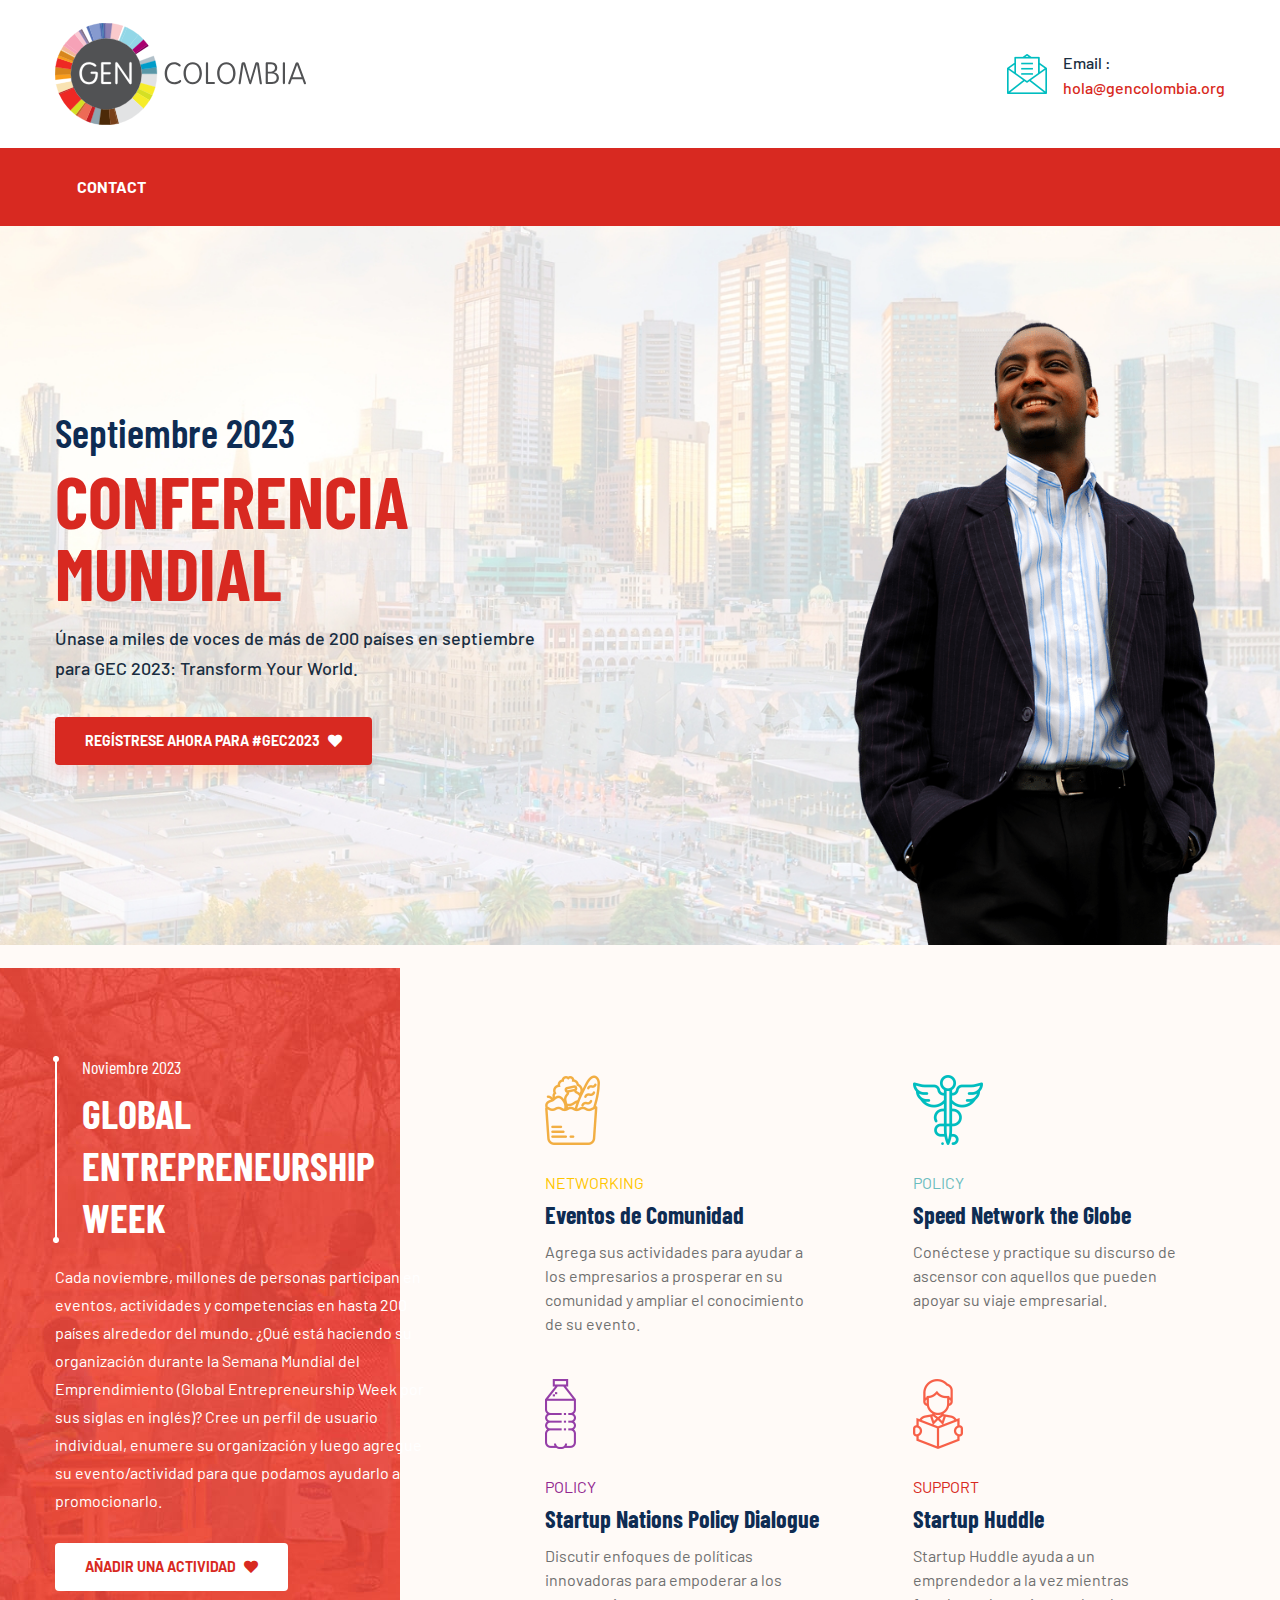
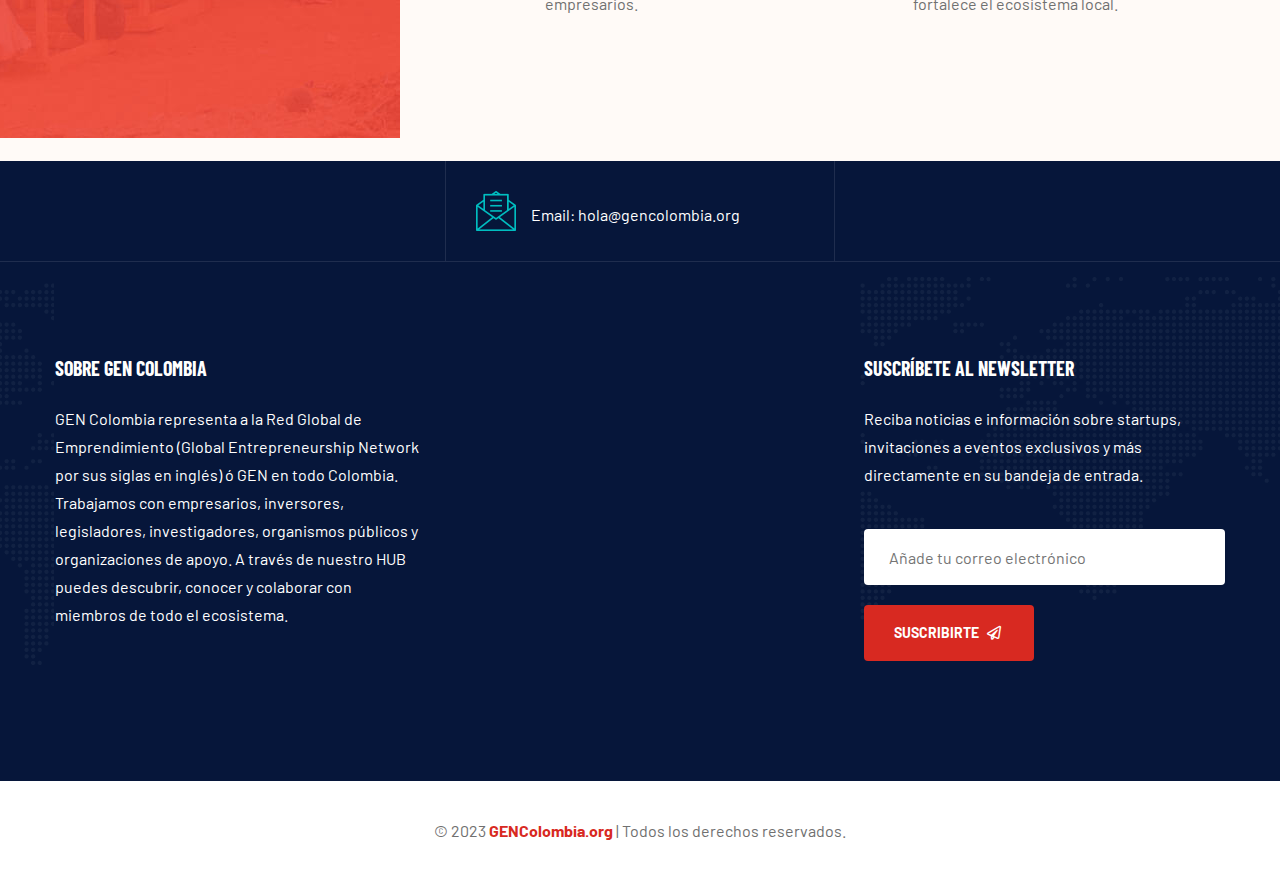
==== index.html @ cd7ecce7 "update mobile view" ====
<!DOCTYPE html>
<html lang="en">

<head>
    <meta charset="UTF-8">
    <meta name="viewport" content="width=device-width, initial-scale=1.0">
    <meta http-equiv="X-UA-Compatible" content="ie=edge">

    <title>LonelyPro</title>

    <link rel="stylesheet" href="assets/css/bootstrap.min.css">
    <link rel="stylesheet" href="assets/css/all.min.css">
    <link rel="stylesheet" href="assets/css/animate.css">
    <link rel="stylesheet" href="assets/css/nice-select.css">
    <link rel="stylesheet" href="assets/css/slick.css">
    <link rel="stylesheet" href="assets/css/slick-theme.css">
    <link rel="stylesheet" href="assets/css/odometer.css">
    <link rel="stylesheet" href="assets/css/magnific-popup.css">
    <link rel="stylesheet" href="assets/css/flaticon.css">
    <link rel="stylesheet" href="assets/css/main.css">

    <link rel="shortcut icon" href="assets/images/favicon.ico" type="image/x-icon">
</head>

<body>
    <!-- ==========Header Section Starts Here========== -->
    <header class="header-1">
        <div class="header-top">
            <div class="container">
                <div class="row justify-content-center align-items-center">
                    <div class="col-lg-3 col-12">
                        <div class="logo py-2">
                            <a href="https://www.gencolombia.org"><img src="assets/images/logo/logo-genc.svg" alt="logo"></a>
                        </div>
                    </div>
                    <div class="col-lg-9 col-12">
                        <div class="ht-left">
                            <ul class="lab-ul d-flex flex-wrap justify-content-end">
                                <li class="d-flex flex-wrap align-items-center">
                                    <div class="ht-add-thumb mr-3">
                                        <img src="assets/images/header/02.png" alt="email">
                                    </div>
                                    <div class="ht-add-content">
                                        <span>Email : </span>
                                        <span class="d-block text-bold">hola@gencolombia.org</span>
                                    </div>
                                </li>
                            </ul>
                        </div>
                    </div>
                </div>
            </div>
        </div>
        <div class="header-bottom">
            <div class="container">
                <div class="header-wrapper">
                    <div class="menu-area justify-content-between w-100">
                        <ul class="menu">
                            <li><a href="mailto:hola@gencolombia.org" target="_blank">Contact</a></li>
                        </ul>
                        <div class="header-bar d-lg-none">
                            <span></span>
                            <span></span>
                            <span></span>
                        </div>
                        <div class="ellepsis-bar d-lg-none">
                            <i class="fas fa-ellipsis-h"></i>
                        </div>
                    </div>
                </div>
            </div>
        </div>
    </header>
    <!-- ==========Header Section Ends Here========== -->

    <!-- ===========Header Cart=========== -->
    <div class="cart-sidebar-area">
        <div class="top-content">
            <a href="index.html" class="logo">
                <img src="assets/images/logo/logo-genc.svg" alt="logo">
            </a>
            <span class="side-sidebar-close-btn"><i class="fas fa-times"></i></span>
        </div>
    </div>
    <!-- ===========Header Cart=========== -->

    <!-- ==========Banner Section Starts Here========== -->
    <section class="banner-section oh bg_img" data-background="assets/images/banner/banner-gec23.jpg">
        <div class="top-shape-content d-none d-xl-block">
            <img src="assets/images/banner/shape.png" alt="banner" class="bs-item" data-value="-3">
        </div>
        <div class="container">
            <div class="d-flex justify-content-between flex-row-reverse">
                <div class="banner-thumb">
                    <img src="assets/images/banner/bannerShape-gec23-confPerson.png" alt="banner" class="bs-item" data-value="-5">
                </div>
                <div class="banner-content style-2">
                    <h3 class="cate">Septiembre 2023</h3>
                    <h1 class="title"><span class="theme-two">Conferencia Mundial</span></h1>
                    <p>Únase a miles de voces de más de 200 países en septiembre para GEC 2023: Transform Your World.</p>
                    <a href="https://www.genglobal.org/gec/register" class="custom-button" targte="_blank"><span>Regístrese ahora para #GEC2023<i class="fas fa-heart ml-2"></i></span></a>
                </div>
            </div>
        </div>
    </section>
    <!-- ==========Banner Section Ends Here========== -->


    <!-- ==========Feature Section Start Here========== -->
    <div class="feature-section style-2 padding-bottom padding-top pos-rel">
        <div class="bg-shape d-none d-lg-block">
            <img src="assets/images/feature/bg.jpg" alt="bg-shape">
        </div>
        <div class="container">
            <div class="row justify-content-center">
                <div class="col-lg-4">
                    <div class="section-header style-2 text-left">
                        <div class="sh-top">
                            <h6 class="cate">Noviembre 2023</h6>
                            <h3 class="title text-uppercase">Global Entrepreneurship Week</h3>
                        </div>
                        <div class="sh-bottom">
                            <p>Cada noviembre, millones de personas participan en eventos, actividades y competencias en hasta 200 países alrededor del mundo. ¿Qué está haciendo su organización durante la Semana Mundial del Emprendimiento (Global Entrepreneurship Week por sus siglas en inglés)? Cree un perfil de usuario individual, enumere su organización y luego agregue su evento/actividad para que podamos ayudarlo a promocionarlo.</p>
                            <a href="https://www.genglobal.org/node/add/activity" class="custom-button mt-2" targte="_blank"><span>Añadir una actividad<i class="fas fa-heart ml-2"></i></span></a>
                        </div>
                    </div>
                </div>
                <div class="col-lg-8 pl-xl-70">
                    <div class="row justify-content-center mb-30-none -mx-10">
                        <div class="col-sm-6 col-12">
                            <div class="feature-item style-2">
                                <div class="feature-inner">
                                    <div class="feature-content">
                                        <div class="feture-icon mb-4">
                                            <img src="assets/images/feature/01.png" alt="">
                                        </div>
                                        <span class="cate" style="color: #ffc600;">Networking</span>
                                        <h4 class="title">Eventos de Comunidad</h4>
                                        <p>Agrega sus actividades para ayudar a los empresarios a prosperar en su comunidad y ampliar el conocimiento de su evento.</p>
                                    </div>
                                </div>
                            </div>
                        </div>
                        <div class="col-sm-6 col-12">
                            <div class="feature-item style-2">
                                <div class="feature-inner">
                                    <div class="feature-content">
                                        <div class="feture-icon mb-4">
                                            <img src="assets/images/feature/02.png" alt="">
                                        </div>
                                        <span class="cate">Policy</span>
                                        <h4 class="title">Speed ​​Network the Globe</h4>
                                        <p>Conéctese y practique su discurso de ascensor con aquellos que pueden apoyar su viaje empresarial.</p>
                                    </div>
                                </div>
                            </div>
                        </div>
                        <div class="col-sm-6 col-12">
                            <div class="feature-item style-2">
                                <div class="feature-inner">
                                    <div class="feature-content">
                                        <div class="feture-icon mb-4">
                                            <img src="assets/images/feature/03.png" alt="">
                                        </div>
                                        <span class="cate">Policy</span>
                                        <h4 class="title">Startup Nations Policy Dialogue</h4>
                                        <p>Discutir enfoques de políticas innovadoras para empoderar a los empresarios.</p>
                                    </div>
                                </div>
                            </div>
                        </div>
                        <div class="col-sm-6 col-12">
                            <div class="feature-item style-2">
                                <div class="feature-inner">
                                    <div class="feature-content">
                                        <div class="feture-icon mb-4">
                                            <img src="assets/images/feature/04.png" alt="">
                                        </div>
                                        <span class="cate">Support</span>
                                        <h4 class="title">Startup Huddle</h4>
                                        <p>Startup Huddle ayuda a un emprendedor a la vez mientras fortalece el ecosistema local.</p>
                                    </div>
                                </div>
                            </div>
                        </div>
                    </div>
                </div>
            </div>
        </div>
    </div>
    <!-- ==========Feature Section Ends Here========== -->

    <!-- ==========Footer Section Starts Here========== -->
    <footer>
        <div class="footer-top">
            <div class="ft-top">
                <div class="container">
                    <div class="row no-gutters justify-content-center">
                        <div class="col-lg-4 col-sm-6 col-12">
                            <div class="ftt-item">
                                <div class="ftt-inner">
                                    <div class="ftt-thumb">
                                        <img src="assets/images/footer/icon/02.png" alt="footer-icon">
                                    </div>
                                    <div class="ftt-content">
                                        <p class="mb-0">Email: hola@gencolombia.org</p>
                                    </div>
                                </div>
                            </div>
                        </div>
                    </div>
                </div>
            </div>
            <div class="container">
                <div class="row">
                    <div class="col-12">
                        <div class="ft-bottom">
                            <div class="row">
                                <div class="col-lg-4 col-md-6">
                                    <div class="footer-widget widget-about">
                                        <h5 class="title text-uppercase">Sobre GEN Colombia</h5>
                                        <p>GEN Colombia representa a la Red Global de Emprendimiento (Global Entrepreneurship Network por sus siglas en inglés) ó GEN en todo Colombia. Trabajamos con empresarios, inversores, legisladores, investigadores, organismos públicos y organizaciones de apoyo. A través de nuestro HUB puedes descubrir, conocer y colaborar con miembros de todo el ecosistema.</p>
                                    </div>
                                </div>
                                <div class="col-lg-4 col-md-6">
                                </div>
                                <div class="col-lg-4 col-md-6 pl-xl-4">
                                    <div class="footer-widget widgt-form">
                                        <h5 class="title text-uppercase">Suscríbete al Newsletter</h5>
                                        <p>Reciba noticias e información sobre startups, invitaciones a eventos exclusivos y más directamente en su bandeja de entrada.</p>
                                        <form class="footer-form">
                                            <input type="email" placeholder="Añade tu correo electrónico" name="email">
                                            <button type="submit">
                                                <span>Suscribirte<i class="far fa-paper-plane ml-2"></i></span>
                                            </button>
                                        </form>
                                    </div>
                                </div>
                            </div>
                        </div>
                    </div>
                </div>
            </div>
        </div>
        <div class="footer-bottom">
            <div class="container">
                <div class="text-center">
                    <p class="mb-0">&copy; 2023 <a href="https://www.gencolombia.org">GENColombia.org</a> | Todos los derechos reservados.</p>
                </div>
            </div>
        </div>
    </footer>
    <!-- ==========Footer Section Ends Here========== -->
    
    <script src="assets/js/jquery.js"></script>
    <script src="assets/js/modernizr-3.6.0.min.js"></script>
    <script src="assets/js/plugins.js"></script>
    <script src="assets/js/bootstrap.min.js"></script>
    <script src="assets/js/isotope.pkgd.min.js"></script>
    <script src="assets/js/magnific-popup.min.js"></script>
    <script src="assets/js/wow.min.js"></script>
    <script src="assets/js/viewport.jquery.js"></script>
    <script src="assets/js/odometer.min.js"></script>
    <script src="assets/js/nice-select.js"></script>
    <script src="assets/js/slick.min.js"></script>
    <script src="assets/js/circularProgressBar.min.js"></script>
    <script src="assets/js/main.js"></script>
</body>
</html>
---- assets/css/nice-select.css ----
.nice-select {
    -webkit-tap-highlight-color: transparent;
    background-color: #fff;
    border-radius: 5px;
    border: solid 1px #e8e8e8;
    box-sizing: border-box;
    clear: both;
    cursor: pointer;
    display: block;
    float: left;
    font-family: inherit;
    font-size: 14px;
    font-weight: normal;
    height: 42px;
    line-height: 40px;
    outline: none;
    padding-left: 18px;
    padding-right: 30px;
    position: relative;
    text-align: left !important;
    -webkit-transition: all 0.2s ease-in-out;
    transition: all 0.2s ease-in-out;
    -webkit-user-select: none;
    -moz-user-select: none;
    -ms-user-select: none;
    user-select: none;
    white-space: nowrap;
    width: auto;
}

.nice-select:hover {
    border-color: #dbdbdb;
}

.nice-select:active,
.nice-select.open,
.nice-select:focus {
    border-color: #999;
}

.nice-select:after {
    border-bottom: 2px solid #999;
    border-right: 2px solid #999;
    content: '';
    display: block;
    height: 5px;
    margin-top: -4px;
    pointer-events: none;
    position: absolute;
    right: 12px;
    top: 50%;
    -webkit-transform-origin: 66% 66%;
    -ms-transform-origin: 66% 66%;
    transform-origin: 66% 66%;
    -webkit-transform: rotate(45deg);
    -ms-transform: rotate(45deg);
    transform: rotate(45deg);
    -webkit-transition: all 0.15s ease-in-out;
    transition: all 0.15s ease-in-out;
    width: 5px;
}

.nice-select.open:after {
    -webkit-transform: rotate(-135deg);
    -ms-transform: rotate(-135deg);
    transform: rotate(-135deg);
}

.nice-select.open .list {
    opacity: 1;
    pointer-events: auto;
    -webkit-transform: scale(1) translateY(0);
    -ms-transform: scale(1) translateY(0);
    transform: scale(1) translateY(0);
}

.nice-select.disabled {
    border-color: #ededed;
    color: #999;
    pointer-events: none;
}

.nice-select.disabled:after {
    border-color: #cccccc;
}

.nice-select.wide {
    width: 100%;
}

.nice-select.wide .list {
    left: 0 !important;
    right: 0 !important;
}

.nice-select.right {
    float: right;
}

.nice-select.right .list {
    left: auto;
    right: 0;
}

.nice-select.small {
    font-size: 12px;
    height: 36px;
    line-height: 34px;
}

.nice-select.small:after {
    height: 4px;
    width: 4px;
}

.nice-select.small .option {
    line-height: 34px;
    min-height: 34px;
}

.nice-select .list {
    background-color: #fff;
    border-radius: 5px;
    box-shadow: 0 0 0 1px rgba(68, 68, 68, 0.11);
    box-sizing: border-box;
    margin-top: 4px;
    opacity: 0;
    overflow: hidden;
    padding: 0;
    pointer-events: none;
    position: absolute;
    top: 100%;
    left: 0;
    -webkit-transform-origin: 50% 0;
    -ms-transform-origin: 50% 0;
    transform-origin: 50% 0;
    -webkit-transform: scale(0.75) translateY(-21px);
    -ms-transform: scale(0.75) translateY(-21px);
    transform: scale(0.75) translateY(-21px);
    -webkit-transition: all 0.2s cubic-bezier(0.5, 0, 0, 1.25), opacity 0.15s ease-out;
    transition: all 0.2s cubic-bezier(0.5, 0, 0, 1.25), opacity 0.15s ease-out;
    z-index: 9;
}

.nice-select .list:hover .option:not(:hover) {
    background-color: transparent !important;
}

.nice-select .option {
    cursor: pointer;
    font-weight: 400;
    line-height: 40px;
    list-style: none;
    min-height: 40px;
    outline: none;
    padding-left: 18px;
    padding-right: 29px;
    text-align: left;
    -webkit-transition: all 0.2s;
    transition: all 0.2s;
}

.nice-select .option:hover,
.nice-select .option.focus,
.nice-select .option.selected.focus {
    background-color: #f6f6f6;
}

.nice-select .option.selected {
    font-weight: bold;
}

.nice-select .option.disabled {
    background-color: transparent;
    color: #999;
    cursor: default;
}

.no-csspointerevents .nice-select .list {
    display: none;
}

.no-csspointerevents .nice-select.open .list {
    display: block;
}
---- assets/css/odometer.css ----
.odometer.odometer-auto-theme, .odometer.odometer-theme-default {
  display: inline-block;
  vertical-align: middle;
  position: relative;
}
.odometer.odometer-auto-theme .odometer-digit, .odometer.odometer-theme-default .odometer-digit {
  display: inline-block;
  vertical-align: middle;
  position: relative;
}
.odometer.odometer-auto-theme .odometer-digit .odometer-digit-spacer, .odometer.odometer-theme-default .odometer-digit .odometer-digit-spacer {
  display: inline-block;
  vertical-align: middle;
  visibility: hidden;
}
.odometer.odometer-auto-theme .odometer-digit .odometer-digit-inner, .odometer.odometer-theme-default .odometer-digit .odometer-digit-inner {
  text-align: left;
  display: block;
  position: absolute;
  top: 0;
  left: 0;
  right: 0;
  bottom: 0;
  overflow: hidden;
}
.odometer.odometer-auto-theme .odometer-digit .odometer-ribbon, .odometer.odometer-theme-default .odometer-digit .odometer-ribbon {
  display: block;
}
.odometer.odometer-auto-theme .odometer-digit .odometer-ribbon-inner, .odometer.odometer-theme-default .odometer-digit .odometer-ribbon-inner {
  display: block;
  -webkit-backface-visibility: hidden;
}
.odometer.odometer-auto-theme .odometer-digit .odometer-value, .odometer.odometer-theme-default .odometer-digit .odometer-value {
  display: block;
  -webkit-transform: translateZ(0);
}
.odometer.odometer-auto-theme .odometer-digit .odometer-value.odometer-last-value, .odometer.odometer-theme-default .odometer-digit .odometer-value.odometer-last-value {
  position: absolute;
}
.odometer.odometer-auto-theme.odometer-animating-up .odometer-ribbon-inner, .odometer.odometer-theme-default.odometer-animating-up .odometer-ribbon-inner {
  -webkit-transition: -webkit-transform 2s;
  -moz-transition: -moz-transform 2s;
  -ms-transition: -ms-transform 2s;
  -o-transition: -o-transform 2s;
  transition: transform 2s;
}
.odometer.odometer-auto-theme.odometer-animating-up.odometer-animating .odometer-ribbon-inner, .odometer.odometer-theme-default.odometer-animating-up.odometer-animating .odometer-ribbon-inner {
  -webkit-transform: translateY(-100%);
  -moz-transform: translateY(-100%);
  -ms-transform: translateY(-100%);
  -o-transform: translateY(-100%);
  transform: translateY(-100%);
}
.odometer.odometer-auto-theme.odometer-animating-down .odometer-ribbon-inner, .odometer.odometer-theme-default.odometer-animating-down .odometer-ribbon-inner {
  -webkit-transform: translateY(-100%);
  -moz-transform: translateY(-100%);
  -ms-transform: translateY(-100%);
  -o-transform: translateY(-100%);
  transform: translateY(-100%);
}
.odometer.odometer-auto-theme.odometer-animating-down.odometer-animating .odometer-ribbon-inner, .odometer.odometer-theme-default.odometer-animating-down.odometer-animating .odometer-ribbon-inner {
  -webkit-transition: -webkit-transform 2s;
  -moz-transition: -moz-transform 2s;
  -ms-transition: -ms-transform 2s;
  -o-transition: -o-transform 2s;
  transition: transform 2s;
  -webkit-transform: translateY(0);
  -moz-transform: translateY(0);
  -ms-transform: translateY(0);
  -o-transform: translateY(0);
  transform: translateY(0);
}

.odometer.odometer-auto-theme, .odometer.odometer-theme-default {
/*  font-family: "Helvetica Neue", sans-serif;*/
  /*line-height: 1.1em;*/
}
.odometer.odometer-auto-theme .odometer-value, .odometer.odometer-theme-default .odometer-value {
  text-align: center;
}
---- assets/css/flaticon.css ----
/*
  	Flaticon icon font: Flaticon
    Creation date: 23/05/2021 22:32
    Font generated by <a href="https://www.flaticon.com">flaticon.com</a>. <p>Under <a href="http://creativecommons.org/licenses/by/3.0/">CC</a>: <a data-file="021-envelope" href="https://www.flaticon.com/authors/those-icons">Those Icons</a>, <a data-file="002-play" href="https://www.flaticon.com/authors/pixel-perfect">Pixel perfect</a>, <a data-file="024-pin" href="http://www.freepik.com">Freepik</a>, <a data-file="015-content-management-system" href="https://www.flaticon.com/authors/eucalyp">Eucalyp</a>, <a data-file="023-phone-call" href="https://www.flaticon.com/authors/smashicons">Smashicons</a>, <a data-file="006-full-screen" href="https://www.flaticon.com/authors/smartline">Smartline</a>, <a data-file="008-presentation" href="https://www.flaticon.com/authors/nhor-phai">Nhor Phai</a>, <a data-file="009-deposit" href="https://www.flaticon.com/authors/pixelmeetup">Pixelmeetup</a>, <a data-file="010-atm-machine" href="https://www.flaticon.com/authors/good-ware">Good Ware</a>, <a data-file="012-bars" href="https://www.flaticon.com/authors/prosymbols">Prosymbols</a>, <a data-file="013-deposit-1" href="https://www.flaticon.com/authors/ultimatearm">ultimatearm</a>, <a data-file="025-clock" href="https://www.flaticon.com/authors/surang">surang</a>, <a data-file="026-add" href="https://www.flaticon.com/authors/xnimrodx">xnimrodx</a></p>  
     
  	*/

@font-face {
  font-family: "Flaticon";
  src: url("./Flaticon.eot");
  src: url("./Flaticon.eot?#iefix") format("embedded-opentype"),
       url("./Flaticon.woff2") format("woff2"),
       url("./Flaticon.woff") format("woff"),
       url("./Flaticon.ttf") format("truetype"),
       url("./Flaticon.svg#Flaticon") format("svg");
  font-weight: normal;
  font-style: normal;
}

@media screen and (-webkit-min-device-pixel-ratio:0) {
  @font-face {
    font-family: "Flaticon";
    src: url("./Flaticon.svg#Flaticon") format("svg");
  }
}

[class^="flaticon-"]:before, [class*=" flaticon-"]:before,
[class^="flaticon-"]:after, [class*=" flaticon-"]:after {   
  font-family: Flaticon;
  font-style: normal;
}

.flaticon-search:before { content: "\f100"; }
.flaticon-play:before { content: "\f101"; }
.flaticon-reliability:before { content: "\f102"; }
.flaticon-compensation:before { content: "\f103"; }
.flaticon-vegan:before { content: "\f104"; }
.flaticon-full-screen:before { content: "\f105"; }
.flaticon-maximize:before { content: "\f106"; }
.flaticon-presentation:before { content: "\f107"; }
.flaticon-deposit:before { content: "\f108"; }
.flaticon-atm-machine:before { content: "\f109"; }
.flaticon-charity:before { content: "\f10a"; }
.flaticon-bars:before { content: "\f10b"; }
.flaticon-deposit-1:before { content: "\f10c"; }
.flaticon-content-management-system:before { content: "\f10d"; }
.flaticon-settings:before { content: "\f10e"; }
.flaticon-referral:before { content: "\f10f"; }
.flaticon-zoom:before { content: "\f110"; }
.flaticon-logout:before { content: "\f111"; }
.flaticon-bell:before { content: "\f112"; }
.flaticon-envelope:before { content: "\f113"; }
.flaticon-email:before { content: "\f114"; }
.flaticon-phone-call:before { content: "\f115"; }
.flaticon-pin:before { content: "\f116"; }
.flaticon-clock:before { content: "\f117"; }
.flaticon-add:before { content: "\f118"; }
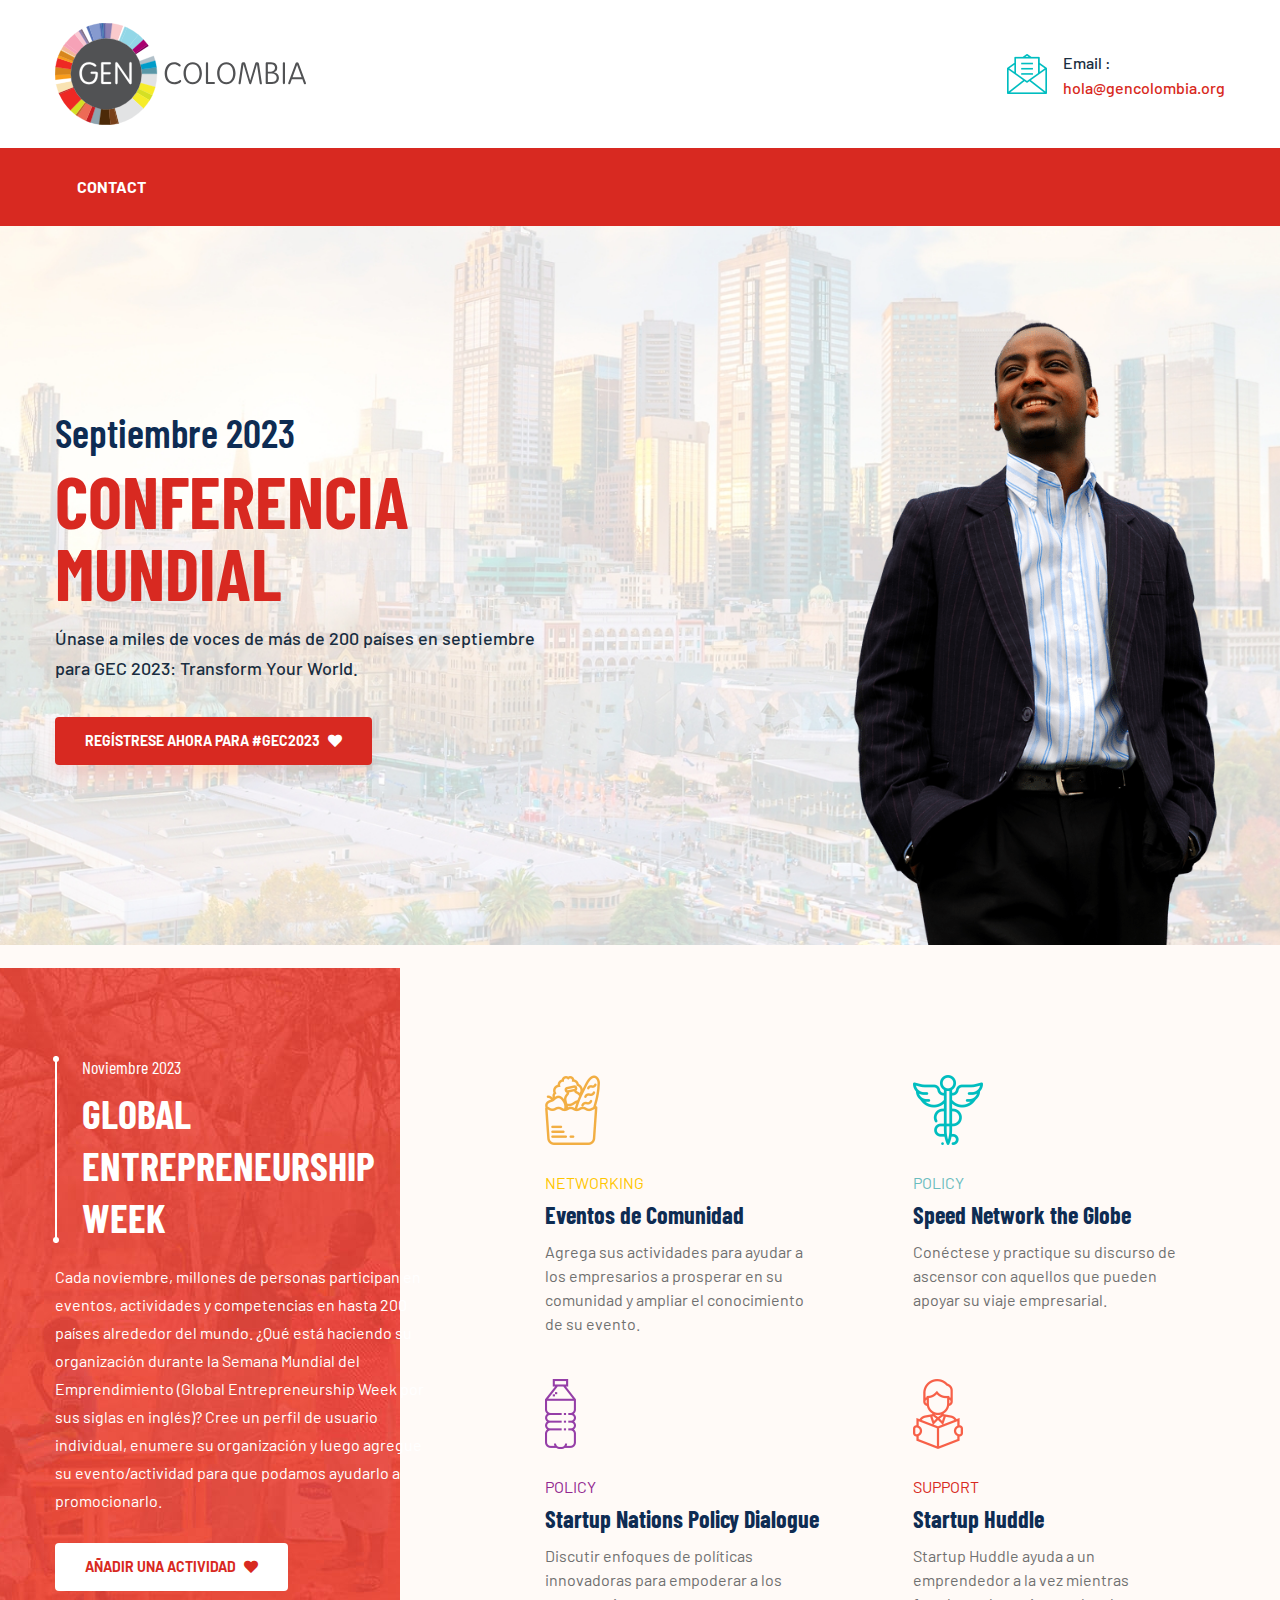
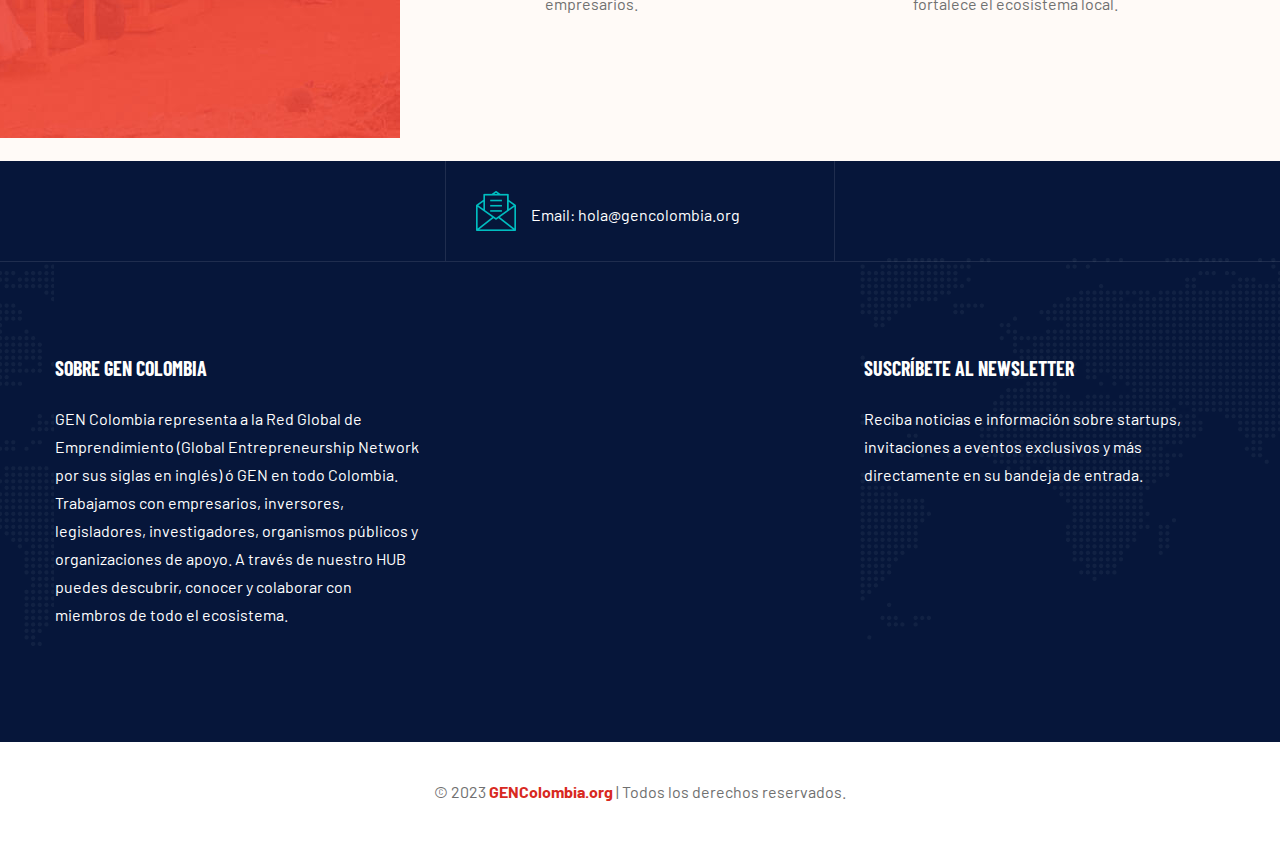
==== commit f44801f1: "added hubspot form" ====
--- a/index.html
+++ b/index.html
@@ -98,13 +98,12 @@
                     <h3 class="cate">Septiembre 2023</h3>
                     <h1 class="title"><span class="theme-two">Conferencia Mundial</span></h1>
                     <p>Únase a miles de voces de más de 200 países en septiembre para GEC 2023: Transform Your World.</p>
-                    <a href="https://www.genglobal.org/gec/register" class="custom-button" targte="_blank"><span>Regístrese ahora para #GEC2023<i class="fas fa-heart ml-2"></i></span></a>
+                    <a href="https://www.genglobal.org/gec/register" class="custom-button" target="_blank"><span>Regístrese ahora para #GEC2023<i class="fas fa-heart ml-2"></i></span></a>
                 </div>
             </div>
         </div>
     </section>
     <!-- ==========Banner Section Ends Here========== -->
-
 
     <!-- ==========Feature Section Start Here========== -->
     <div class="feature-section style-2 padding-bottom padding-top pos-rel">
@@ -121,7 +120,7 @@
                         </div>
                         <div class="sh-bottom">
                             <p>Cada noviembre, millones de personas participan en eventos, actividades y competencias en hasta 200 países alrededor del mundo. ¿Qué está haciendo su organización durante la Semana Mundial del Emprendimiento (Global Entrepreneurship Week por sus siglas en inglés)? Cree un perfil de usuario individual, enumere su organización y luego agregue su evento/actividad para que podamos ayudarlo a promocionarlo.</p>
-                            <a href="https://www.genglobal.org/node/add/activity" class="custom-button mt-2" targte="_blank"><span>Añadir una actividad<i class="fas fa-heart ml-2"></i></span></a>
+                            <a href="https://www.genglobal.org/node/add/activity" class="custom-button mt-2" target="_blank"><span>Añadir una actividad<i class="fas fa-heart ml-2"></i></span></a>
                         </div>
                     </div>
                 </div>
@@ -228,12 +227,14 @@
                                     <div class="footer-widget widgt-form">
                                         <h5 class="title text-uppercase">Suscríbete al Newsletter</h5>
                                         <p>Reciba noticias e información sobre startups, invitaciones a eventos exclusivos y más directamente en su bandeja de entrada.</p>
-                                        <form class="footer-form">
-                                            <input type="email" placeholder="Añade tu correo electrónico" name="email">
-                                            <button type="submit">
-                                                <span>Suscribirte<i class="far fa-paper-plane ml-2"></i></span>
-                                            </button>
-                                        </form>
+                                        <script charset="utf-8" type="text/javascript" src="//js.hsforms.net/forms/embed/v2.js"></script>
+                                        <script>
+                                        hbspt.forms.create({
+                                            region: "na1",
+                                            portalId: "40200211",
+                                            formId: "e376eab1-b437-4d86-b7fb-82dff31c56a0"
+                                        });
+                                        </script>
                                     </div>
                                 </div>
                             </div>
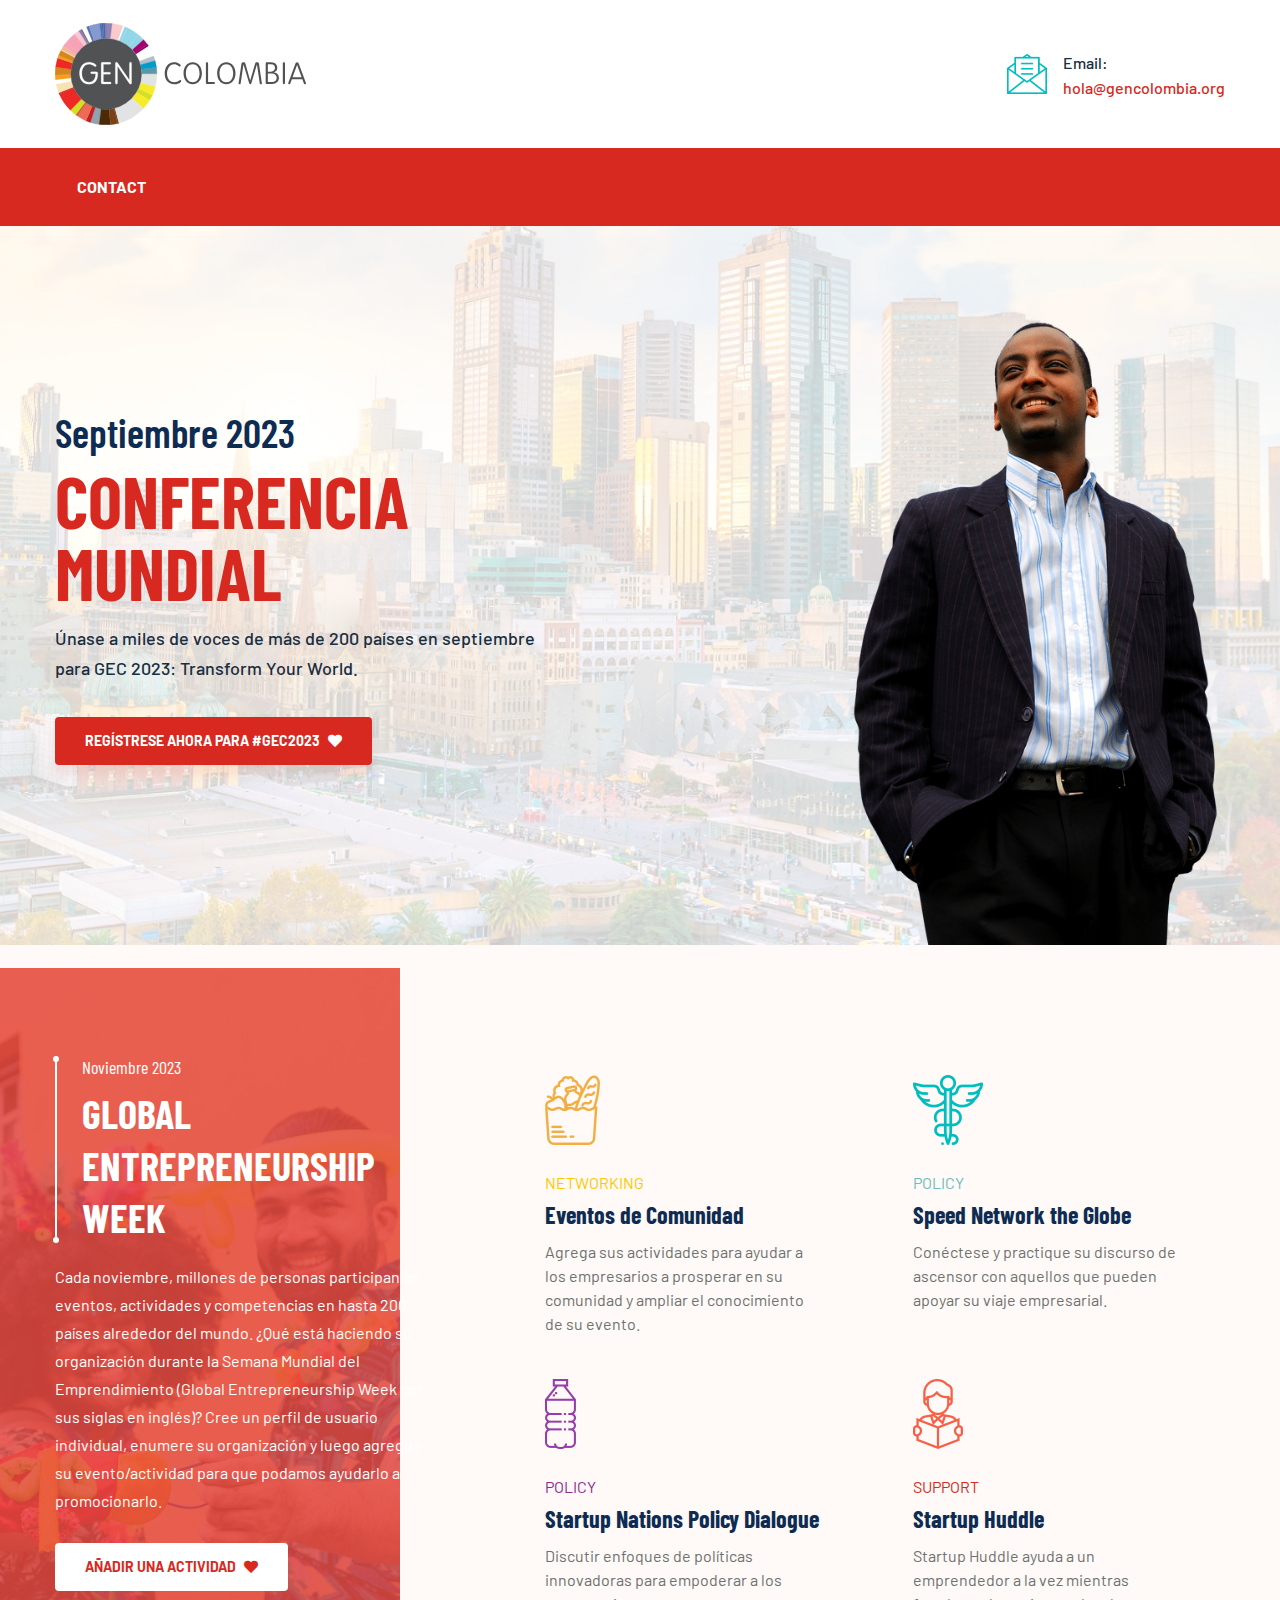
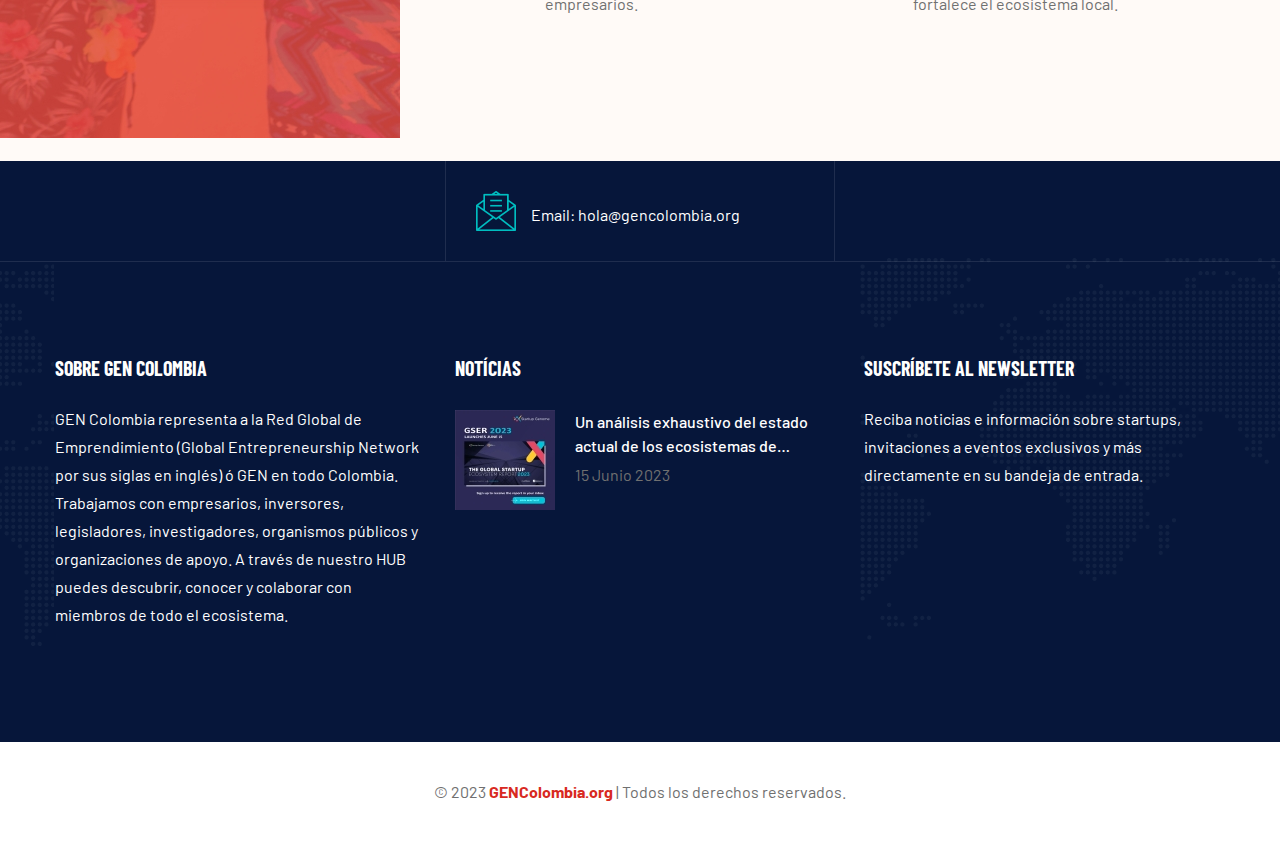
==== commit 726d0603: "update footer section news" ====
--- a/index.html
+++ b/index.html
@@ -6,7 +6,7 @@
     <meta name="viewport" content="width=device-width, initial-scale=1.0">
     <meta http-equiv="X-UA-Compatible" content="ie=edge">
 
-    <title>LonelyPro</title>
+    <title>GEN Colombia</title>
 
     <link rel="stylesheet" href="assets/css/bootstrap.min.css">
     <link rel="stylesheet" href="assets/css/all.min.css">
@@ -18,11 +18,25 @@
     <link rel="stylesheet" href="assets/css/magnific-popup.css">
     <link rel="stylesheet" href="assets/css/flaticon.css">
     <link rel="stylesheet" href="assets/css/main.css">
-
     <link rel="shortcut icon" href="assets/images/favicon.ico" type="image/x-icon">
+    <!-- Google Tag Manager -->
+    <script>(function(w,d,s,l,i){w[l]=w[l]||[];w[l].push({'gtm.start':
+    new Date().getTime(),event:'gtm.js'});var f=d.getElementsByTagName(s)[0],
+    j=d.createElement(s),dl=l!='dataLayer'?'&l='+l:'';j.async=true;j.src=
+    'https://www.googletagmanager.com/gtm.js?id='+i+dl;f.parentNode.insertBefore(j,f);
+    })(window,document,'script','dataLayer','GTM-MTC7RN7');</script>
+    <!-- End Google Tag Manager -->
+    <!-- Start of HubSpot Embed Code -->
+    <script type="text/javascript" id="hs-script-loader" async defer src="//js.hs-scripts.com/40200211.js"></script>
+    <!-- End of HubSpot Embed Code -->
 </head>
 
 <body>
+    <!-- Google Tag Manager (noscript) -->
+    <noscript><iframe src="https://www.googletagmanager.com/ns.html?id=GTM-MTC7RN7"
+        height="0" width="0" style="display:none;visibility:hidden"></iframe></noscript>
+    <!-- End Google Tag Manager (noscript) -->
+
     <!-- ==========Header Section Starts Here========== -->
     <header class="header-1">
         <div class="header-top">
@@ -41,7 +55,7 @@
                                         <img src="assets/images/header/02.png" alt="email">
                                     </div>
                                     <div class="ht-add-content">
-                                        <span>Email : </span>
+                                        <span>Email: </span>
                                         <span class="d-block text-bold">hola@gencolombia.org</span>
                                     </div>
                                 </li>
@@ -73,17 +87,6 @@
     </header>
     <!-- ==========Header Section Ends Here========== -->
 
-    <!-- ===========Header Cart=========== -->
-    <div class="cart-sidebar-area">
-        <div class="top-content">
-            <a href="index.html" class="logo">
-                <img src="assets/images/logo/logo-genc.svg" alt="logo">
-            </a>
-            <span class="side-sidebar-close-btn"><i class="fas fa-times"></i></span>
-        </div>
-    </div>
-    <!-- ===========Header Cart=========== -->
-
     <!-- ==========Banner Section Starts Here========== -->
     <section class="banner-section oh bg_img" data-background="assets/images/banner/banner-gec23.jpg">
         <div class="top-shape-content d-none d-xl-block">
@@ -98,7 +101,7 @@
                     <h3 class="cate">Septiembre 2023</h3>
                     <h1 class="title"><span class="theme-two">Conferencia Mundial</span></h1>
                     <p>Únase a miles de voces de más de 200 países en septiembre para GEC 2023: Transform Your World.</p>
-                    <a href="https://www.genglobal.org/gec/register" class="custom-button" target="_blank"><span>Regístrese ahora para #GEC2023<i class="fas fa-heart ml-2"></i></span></a>
+                    <a href="https://www.genglobal.org/gec/register?utm_source=gencolombia.org&utm_campaign=gec2023" class="custom-button" target="_blank"><span>Regístrese ahora para #GEC2023<i class="fas fa-heart ml-2"></i></span></a>
                 </div>
             </div>
         </div>
@@ -108,7 +111,7 @@
     <!-- ==========Feature Section Start Here========== -->
     <div class="feature-section style-2 padding-bottom padding-top pos-rel">
         <div class="bg-shape d-none d-lg-block">
-            <img src="assets/images/feature/bg.jpg" alt="bg-shape">
+            <img src="assets/images/feature/bg-co1.jpg" alt="bg-shape">
         </div>
         <div class="container">
             <div class="row justify-content-center">
@@ -222,6 +225,22 @@
                                     </div>
                                 </div>
                                 <div class="col-lg-4 col-md-6">
+                                    <div class="footer-widget widget-blog">
+                                        <h5 class="title text-uppercase">Notícias</h5>
+                                        <ul class="footer-blog">
+                                            <li>
+                                                <div class="thumb">
+                                                    <a href="https://startupgenome.com/report/gser2023?utm_source=gencolombia.org&utm_campaign=StevenARodriguez" target="_blank">
+                                                        <img src="assets/images/footer/news-gser2023.jpg" alt="footer">
+                                                    </a>
+                                                </div>
+                                                <div class="content">
+                                                    <a href="https://startupgenome.com/report/gser2023?utm_source=gencolombia.org&utm_campaign=StevenARodriguez" target="_blank">Un análisis exhaustivo del estado actual de los ecosistemas de empresas emergentes en todo el mundo, ahora en su undécimo año.</a>
+                                                    <span>15 Junio 2023</span>
+                                                </div>
+                                            </li>
+                                        </ul>
+                                    </div>
                                 </div>
                                 <div class="col-lg-4 col-md-6 pl-xl-4">
                                     <div class="footer-widget widgt-form">
--- a/assets/css/main.css
+++ b/assets/css/main.css
@@ -1,12 +1,8 @@
 @charset "UTF-8";
 /*!
-Template Name: lonelypro
-Template URI: https://Teamplate.net/user/codexcoder
-Author: codexcoder.com
-Author URI: https://Teamplate.net/user/codexcoder
-Description: Description
+Template Name: GENC
 Version: 1.0.0
-Text Domain: lonelypro
+Text Domain: gencolombia.org
 Tags: Causes, charity, charity hub, donate, donations, foundation, fundraising, ngo, non profit, non-profit, nonprofit, organization
 
 */
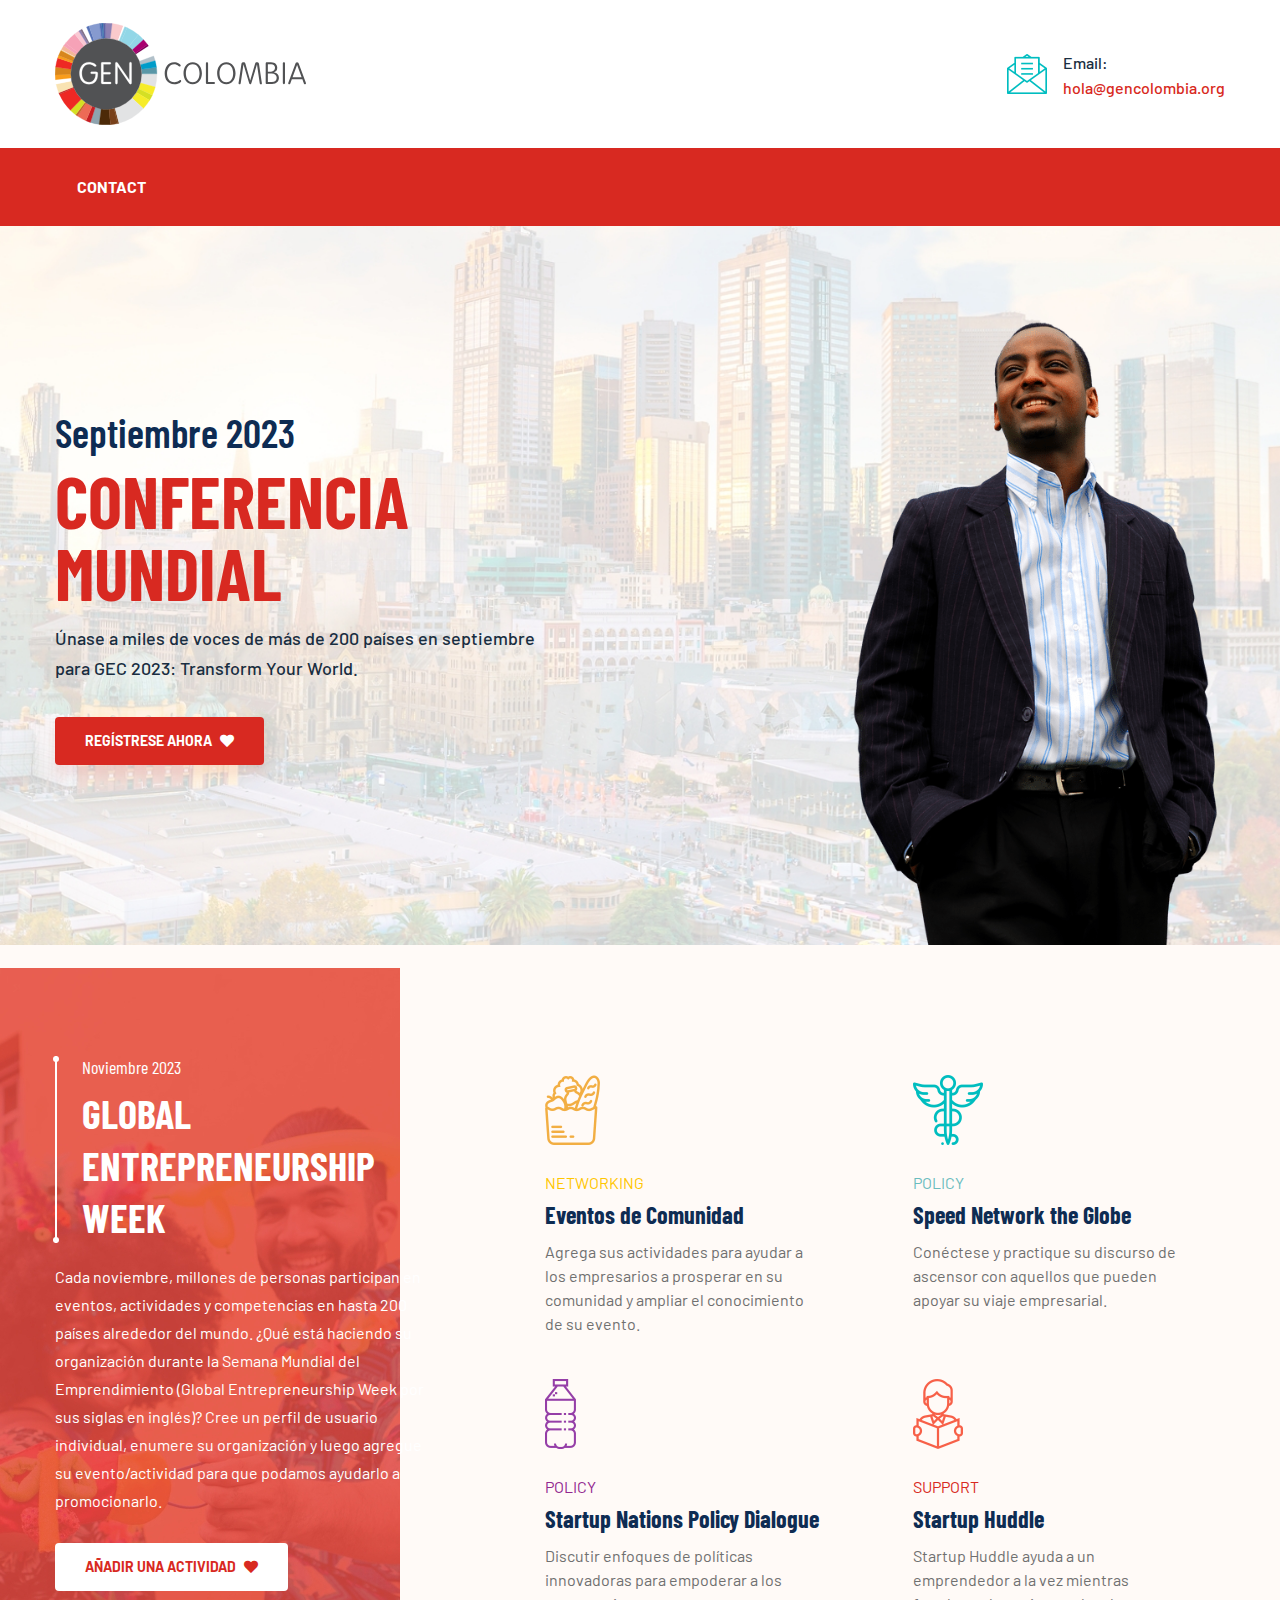
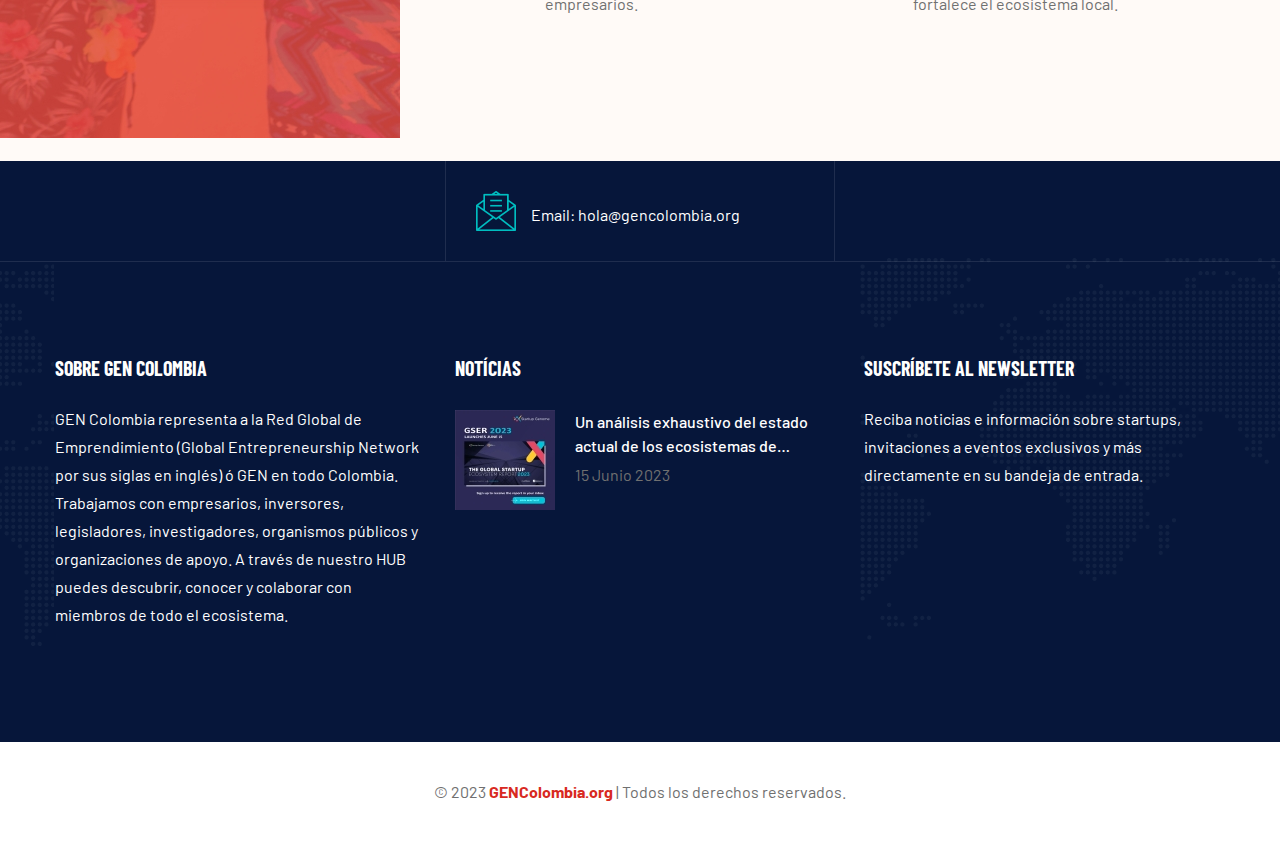
==== commit 63b92ba6: "update button test" ====
--- a/index.html
+++ b/index.html
@@ -101,7 +101,7 @@
                     <h3 class="cate">Septiembre 2023</h3>
                     <h1 class="title"><span class="theme-two">Conferencia Mundial</span></h1>
                     <p>Únase a miles de voces de más de 200 países en septiembre para GEC 2023: Transform Your World.</p>
-                    <a href="https://www.genglobal.org/gec/register?utm_source=gencolombia.org&utm_campaign=gec2023" class="custom-button" target="_blank"><span>Regístrese ahora para #GEC2023<i class="fas fa-heart ml-2"></i></span></a>
+                    <a href="https://www.genglobal.org/gec/register?utm_source=gencolombia.org&utm_campaign=gec2023" class="custom-button" target="_blank"><span>Regístrese ahora<i class="fas fa-heart ml-2"></i></span></a>
                 </div>
             </div>
         </div>
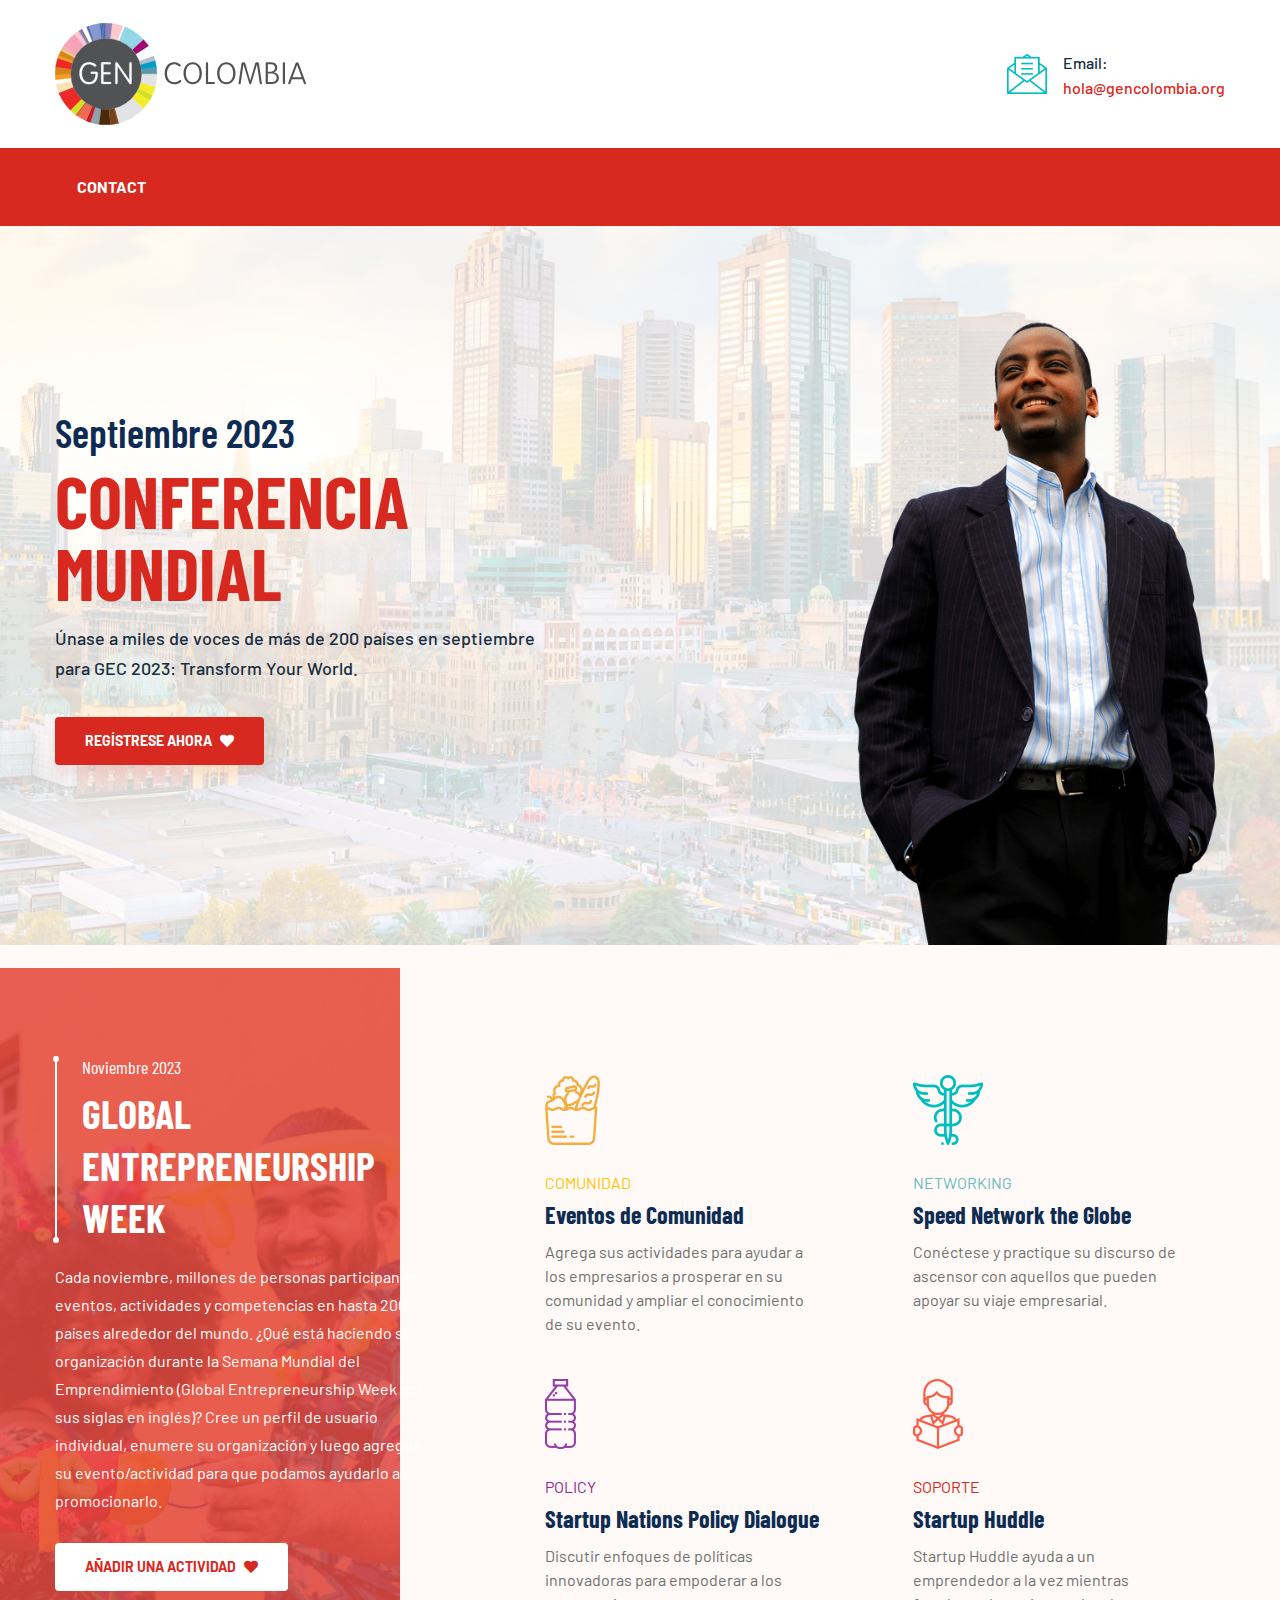
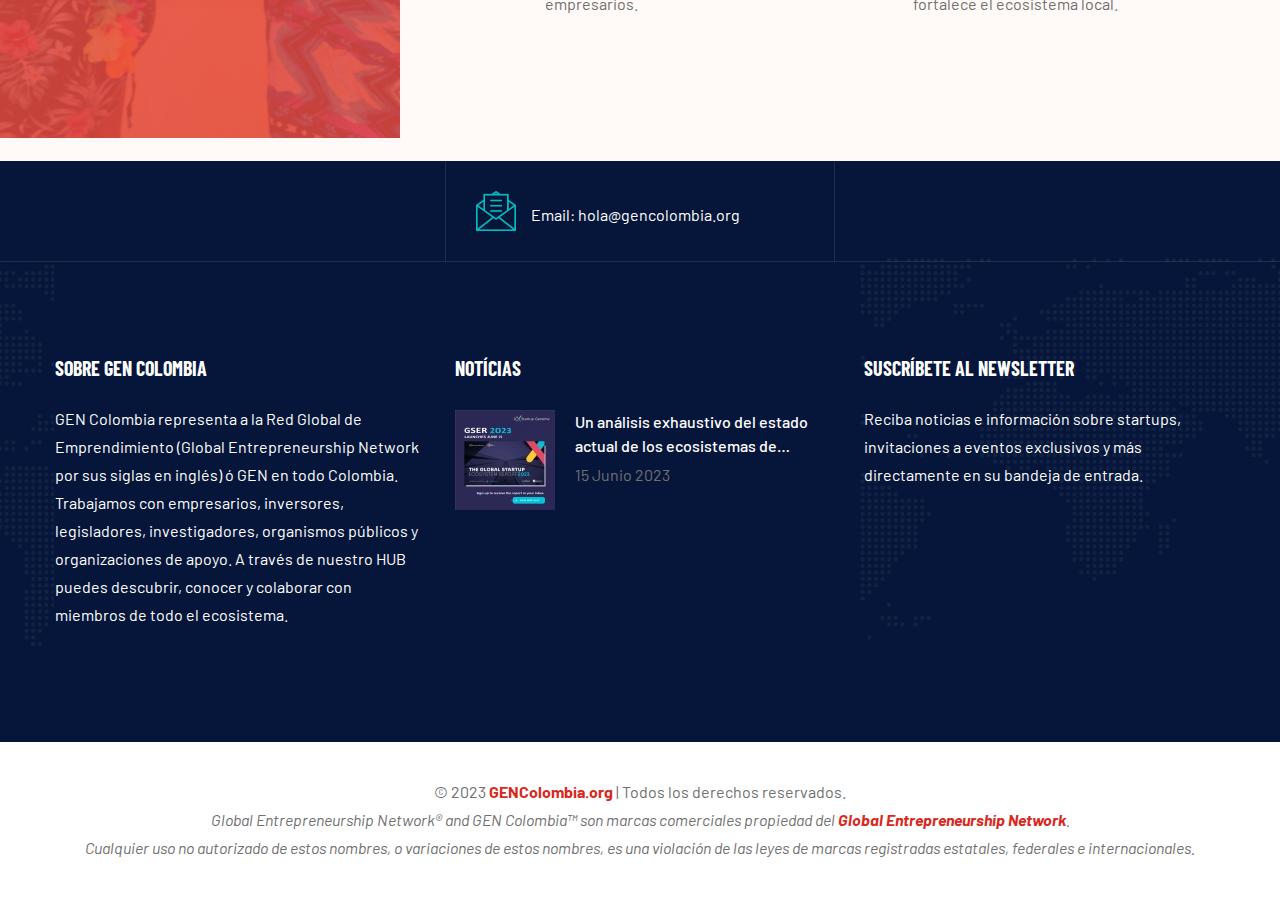
==== commit 1b368052: "update copyright language" ====
--- a/index.html
+++ b/index.html
@@ -123,7 +123,7 @@
                         </div>
                         <div class="sh-bottom">
                             <p>Cada noviembre, millones de personas participan en eventos, actividades y competencias en hasta 200 países alrededor del mundo. ¿Qué está haciendo su organización durante la Semana Mundial del Emprendimiento (Global Entrepreneurship Week por sus siglas en inglés)? Cree un perfil de usuario individual, enumere su organización y luego agregue su evento/actividad para que podamos ayudarlo a promocionarlo.</p>
-                            <a href="https://www.genglobal.org/node/add/activity" class="custom-button mt-2" target="_blank"><span>Añadir una actividad<i class="fas fa-heart ml-2"></i></span></a>
+                            <a href="https://www.genglobal.org/node/add/activity?utm_source=gencolombia.org&utm_campaign=gew2023" class="custom-button mt-2" target="_blank"><span>Añadir una actividad<i class="fas fa-heart ml-2"></i></span></a>
                         </div>
                     </div>
                 </div>
@@ -136,7 +136,7 @@
                                         <div class="feture-icon mb-4">
                                             <img src="assets/images/feature/01.png" alt="">
                                         </div>
-                                        <span class="cate" style="color: #ffc600;">Networking</span>
+                                        <span class="cate" style="color: #ffc600;">Comunidad</span>
                                         <h4 class="title">Eventos de Comunidad</h4>
                                         <p>Agrega sus actividades para ayudar a los empresarios a prosperar en su comunidad y ampliar el conocimiento de su evento.</p>
                                     </div>
@@ -150,7 +150,7 @@
                                         <div class="feture-icon mb-4">
                                             <img src="assets/images/feature/02.png" alt="">
                                         </div>
-                                        <span class="cate">Policy</span>
+                                        <span class="cate">Networking</span>
                                         <h4 class="title">Speed ​​Network the Globe</h4>
                                         <p>Conéctese y practique su discurso de ascensor con aquellos que pueden apoyar su viaje empresarial.</p>
                                     </div>
@@ -178,7 +178,7 @@
                                         <div class="feture-icon mb-4">
                                             <img src="assets/images/feature/04.png" alt="">
                                         </div>
-                                        <span class="cate">Support</span>
+                                        <span class="cate">Soporte</span>
                                         <h4 class="title">Startup Huddle</h4>
                                         <p>Startup Huddle ayuda a un emprendedor a la vez mientras fortalece el ecosistema local.</p>
                                     </div>
@@ -266,6 +266,7 @@
             <div class="container">
                 <div class="text-center">
                     <p class="mb-0">&copy; 2023 <a href="https://www.gencolombia.org">GENColombia.org</a> | Todos los derechos reservados.</p>
+                    <p><em>Global Entrepreneurship Network&reg; and GEN Colombia&trade; son marcas comerciales propiedad del <a href="https://www.genglobal.org/?utm_source=gencolombia.org" target="_blank">Global Entrepreneurship Network</a>.<br>Cualquier uso no autorizado de estos nombres, o variaciones de estos nombres, es una violación de las leyes de marcas registradas estatales, federales e internacionales.</em></p>
                 </div>
             </div>
         </div>
